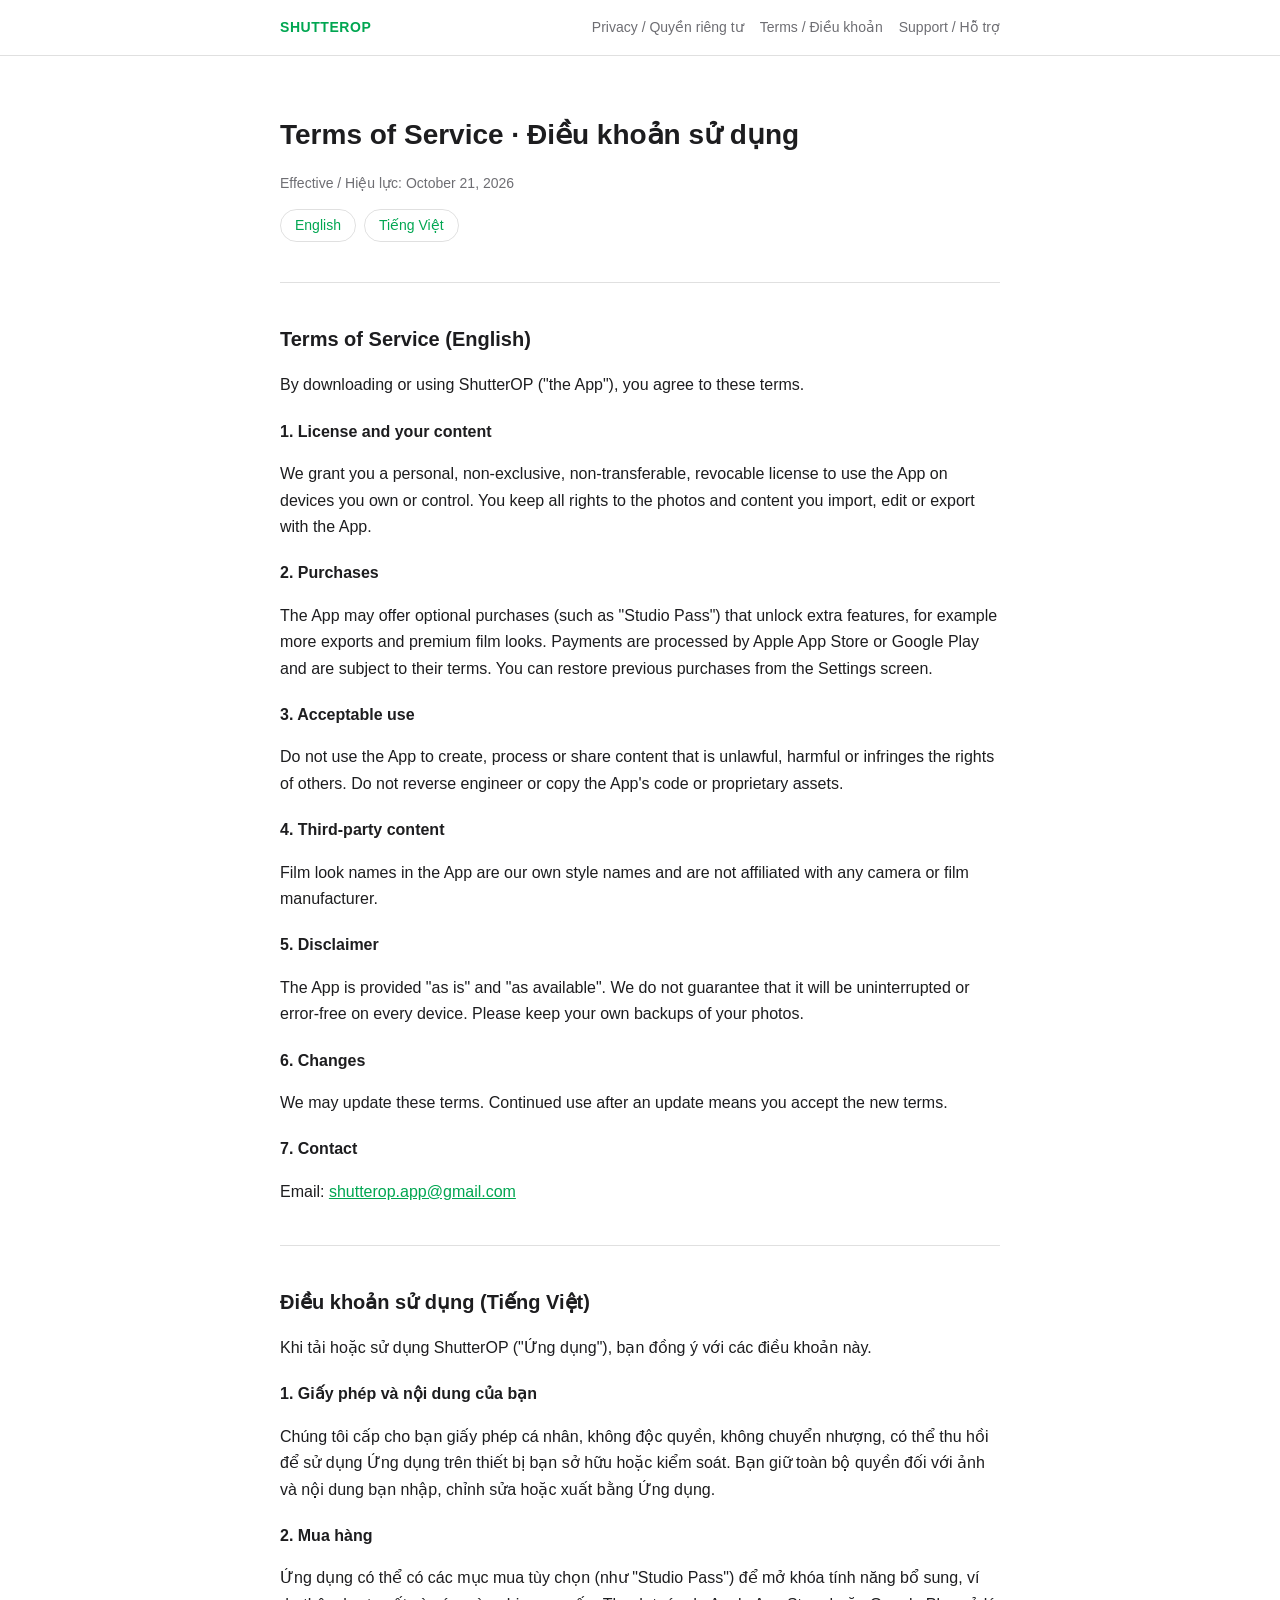
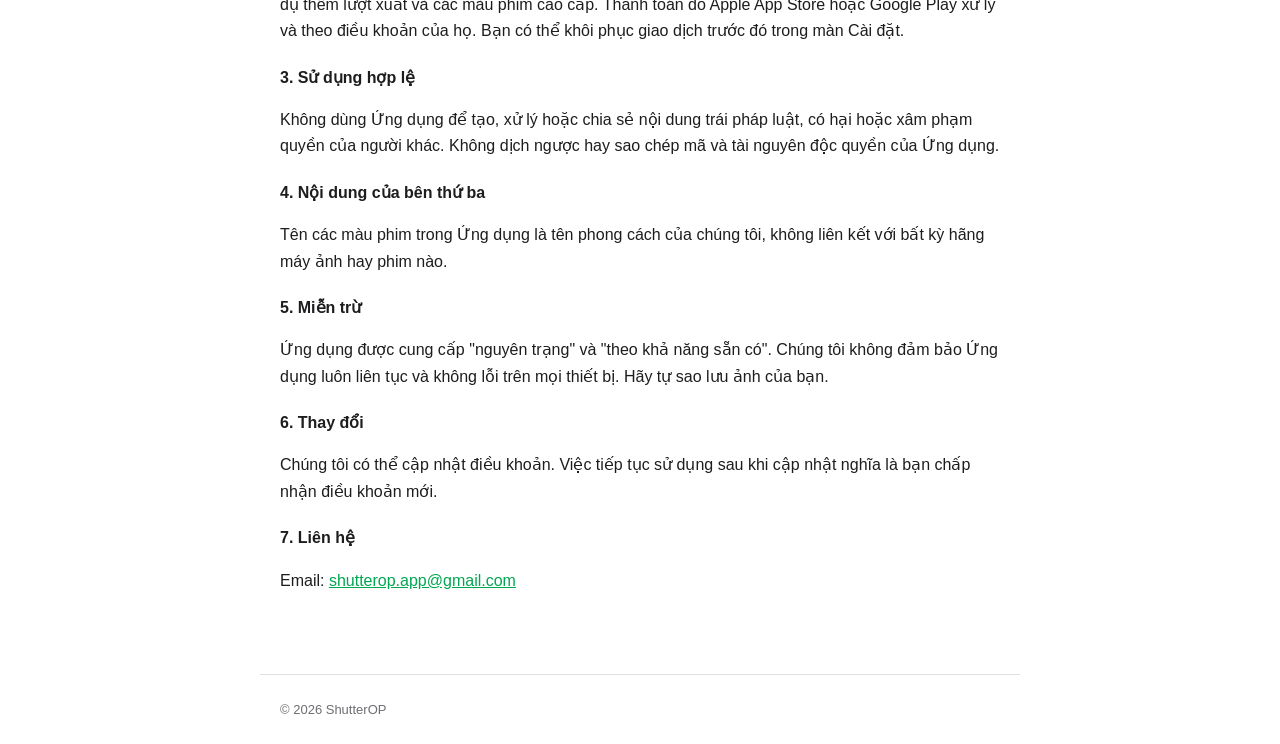
==== terms.html @ 8fe9f45d "Add files via upload" ====
<!doctype html>
<html lang="en">
<head>
  <meta charset="utf-8" />
  <meta name="viewport" content="width=device-width, initial-scale=1" />
  <title>Terms of Service / Điều khoản sử dụng — ShutterOP</title>
  <link rel="stylesheet" href="style.css" />
</head>
<body>
  <header>
    <div class="bar">
      <a class="brand" href="index.html">SHUTTEROP</a>
      <a href="privacy.html">Privacy / Quyền riêng tư</a>
      <a href="terms.html">Terms / Điều khoản</a>
      <a href="support.html">Support / Hỗ trợ</a>
    </div>
  </header>
  <main>
    <h1>Terms of Service · Điều khoản sử dụng</h1>
    <p class="muted">Effective / Hiệu lực: October 21, 2026</p>
    <div class="lang"><a href="#en">English</a><a href="#vi">Tiếng Việt</a></div>

    <section class="doc" id="en">
      <h2>Terms of Service (English)</h2>
      <p>By downloading or using ShutterOP ("the App"), you agree to these terms.</p>

      <h3>1. License and your content</h3>
      <p>We grant you a personal, non-exclusive, non-transferable, revocable license to use the App on devices you own or control. You keep all rights to the photos and content you import, edit or export with the App.</p>

      <h3>2. Purchases</h3>
      <p>The App may offer optional purchases (such as "Studio Pass") that unlock extra features, for example more exports and premium film looks. Payments are processed by Apple App Store or Google Play and are subject to their terms. You can restore previous purchases from the Settings screen.</p>

      <h3>3. Acceptable use</h3>
      <p>Do not use the App to create, process or share content that is unlawful, harmful or infringes the rights of others. Do not reverse engineer or copy the App's code or proprietary assets.</p>

      <h3>4. Third-party content</h3>
      <p>Film look names in the App are our own style names and are not affiliated with any camera or film manufacturer.</p>

      <h3>5. Disclaimer</h3>
      <p>The App is provided "as is" and "as available". We do not guarantee that it will be uninterrupted or error-free on every device. Please keep your own backups of your photos.</p>

      <h3>6. Changes</h3>
      <p>We may update these terms. Continued use after an update means you accept the new terms.</p>

      <h3>7. Contact</h3>
      <p>Email: <a href="mailto:shutterop.app@gmail.com">shutterop.app@gmail.com</a></p>
    </section>

    <section class="doc" id="vi">
      <h2>Điều khoản sử dụng (Tiếng Việt)</h2>
      <p>Khi tải hoặc sử dụng ShutterOP ("Ứng dụng"), bạn đồng ý với các điều khoản này.</p>

      <h3>1. Giấy phép và nội dung của bạn</h3>
      <p>Chúng tôi cấp cho bạn giấy phép cá nhân, không độc quyền, không chuyển nhượng, có thể thu hồi để sử dụng Ứng dụng trên thiết bị bạn sở hữu hoặc kiểm soát. Bạn giữ toàn bộ quyền đối với ảnh và nội dung bạn nhập, chỉnh sửa hoặc xuất bằng Ứng dụng.</p>

      <h3>2. Mua hàng</h3>
      <p>Ứng dụng có thể có các mục mua tùy chọn (như "Studio Pass") để mở khóa tính năng bổ sung, ví dụ thêm lượt xuất và các màu phim cao cấp. Thanh toán do Apple App Store hoặc Google Play xử lý và theo điều khoản của họ. Bạn có thể khôi phục giao dịch trước đó trong màn Cài đặt.</p>

      <h3>3. Sử dụng hợp lệ</h3>
      <p>Không dùng Ứng dụng để tạo, xử lý hoặc chia sẻ nội dung trái pháp luật, có hại hoặc xâm phạm quyền của người khác. Không dịch ngược hay sao chép mã và tài nguyên độc quyền của Ứng dụng.</p>

      <h3>4. Nội dung của bên thứ ba</h3>
      <p>Tên các màu phim trong Ứng dụng là tên phong cách của chúng tôi, không liên kết với bất kỳ hãng máy ảnh hay phim nào.</p>

      <h3>5. Miễn trừ</h3>
      <p>Ứng dụng được cung cấp "nguyên trạng" và "theo khả năng sẵn có". Chúng tôi không đảm bảo Ứng dụng luôn liên tục và không lỗi trên mọi thiết bị. Hãy tự sao lưu ảnh của bạn.</p>

      <h3>6. Thay đổi</h3>
      <p>Chúng tôi có thể cập nhật điều khoản. Việc tiếp tục sử dụng sau khi cập nhật nghĩa là bạn chấp nhận điều khoản mới.</p>

      <h3>7. Liên hệ</h3>
      <p>Email: <a href="mailto:shutterop.app@gmail.com">shutterop.app@gmail.com</a></p>
    </section>
  </main>
  <footer>&copy; 2026 ShutterOP</footer>
</body>
</html>
---- style.css ----
:root {
  --bg: #121212;
  --card: #1c1c1e;
  --text: #f2f2f2;
  --muted: #a1a1a6;
  --accent: #00a651;
  --line: rgba(255, 255, 255, 0.1);
}
@media (prefers-color-scheme: light) {
  :root {
    --bg: #ffffff;
    --card: #f5f5f7;
    --text: #1d1d1f;
    --muted: #6e6e73;
    --line: rgba(0, 0, 0, 0.12);
  }
}
* { box-sizing: border-box; }
body {
  margin: 0;
  background: var(--bg);
  color: var(--text);
  font: 16px/1.65 -apple-system, BlinkMacSystemFont, "Segoe UI", Roboto, Helvetica, Arial, sans-serif;
}
main { max-width: 760px; margin: 0 auto; padding: 24px 20px 64px; }
header { border-bottom: 1px solid var(--line); }
header .bar { max-width: 760px; margin: 0 auto; padding: 16px 20px; display: flex; gap: 16px; flex-wrap: wrap; align-items: center; }
header .brand { font-weight: 700; letter-spacing: 0.04em; color: var(--accent); margin-right: auto; text-decoration: none; }
header a { color: var(--muted); text-decoration: none; font-size: 14px; }
header a:hover { color: var(--text); }
h1 { font-size: 28px; margin: 32px 0 4px; }
h2 { font-size: 20px; margin: 32px 0 8px; }
h3 { font-size: 16px; margin: 20px 0 4px; }
p, li { color: var(--text); }
.muted { color: var(--muted); font-size: 14px; }
ul { padding-left: 20px; }
a { color: var(--accent); }
.lang { display: flex; gap: 8px; margin: 12px 0 0; }
.lang a { border: 1px solid var(--line); border-radius: 999px; padding: 4px 14px; font-size: 14px; text-decoration: none; }
section.doc { margin-top: 40px; padding-top: 8px; border-top: 1px solid var(--line); }
.card { background: var(--card); border-radius: 14px; padding: 16px 18px; margin: 16px 0; }
footer { max-width: 760px; margin: 0 auto; padding: 24px 20px; color: var(--muted); font-size: 13px; border-top: 1px solid var(--line); }
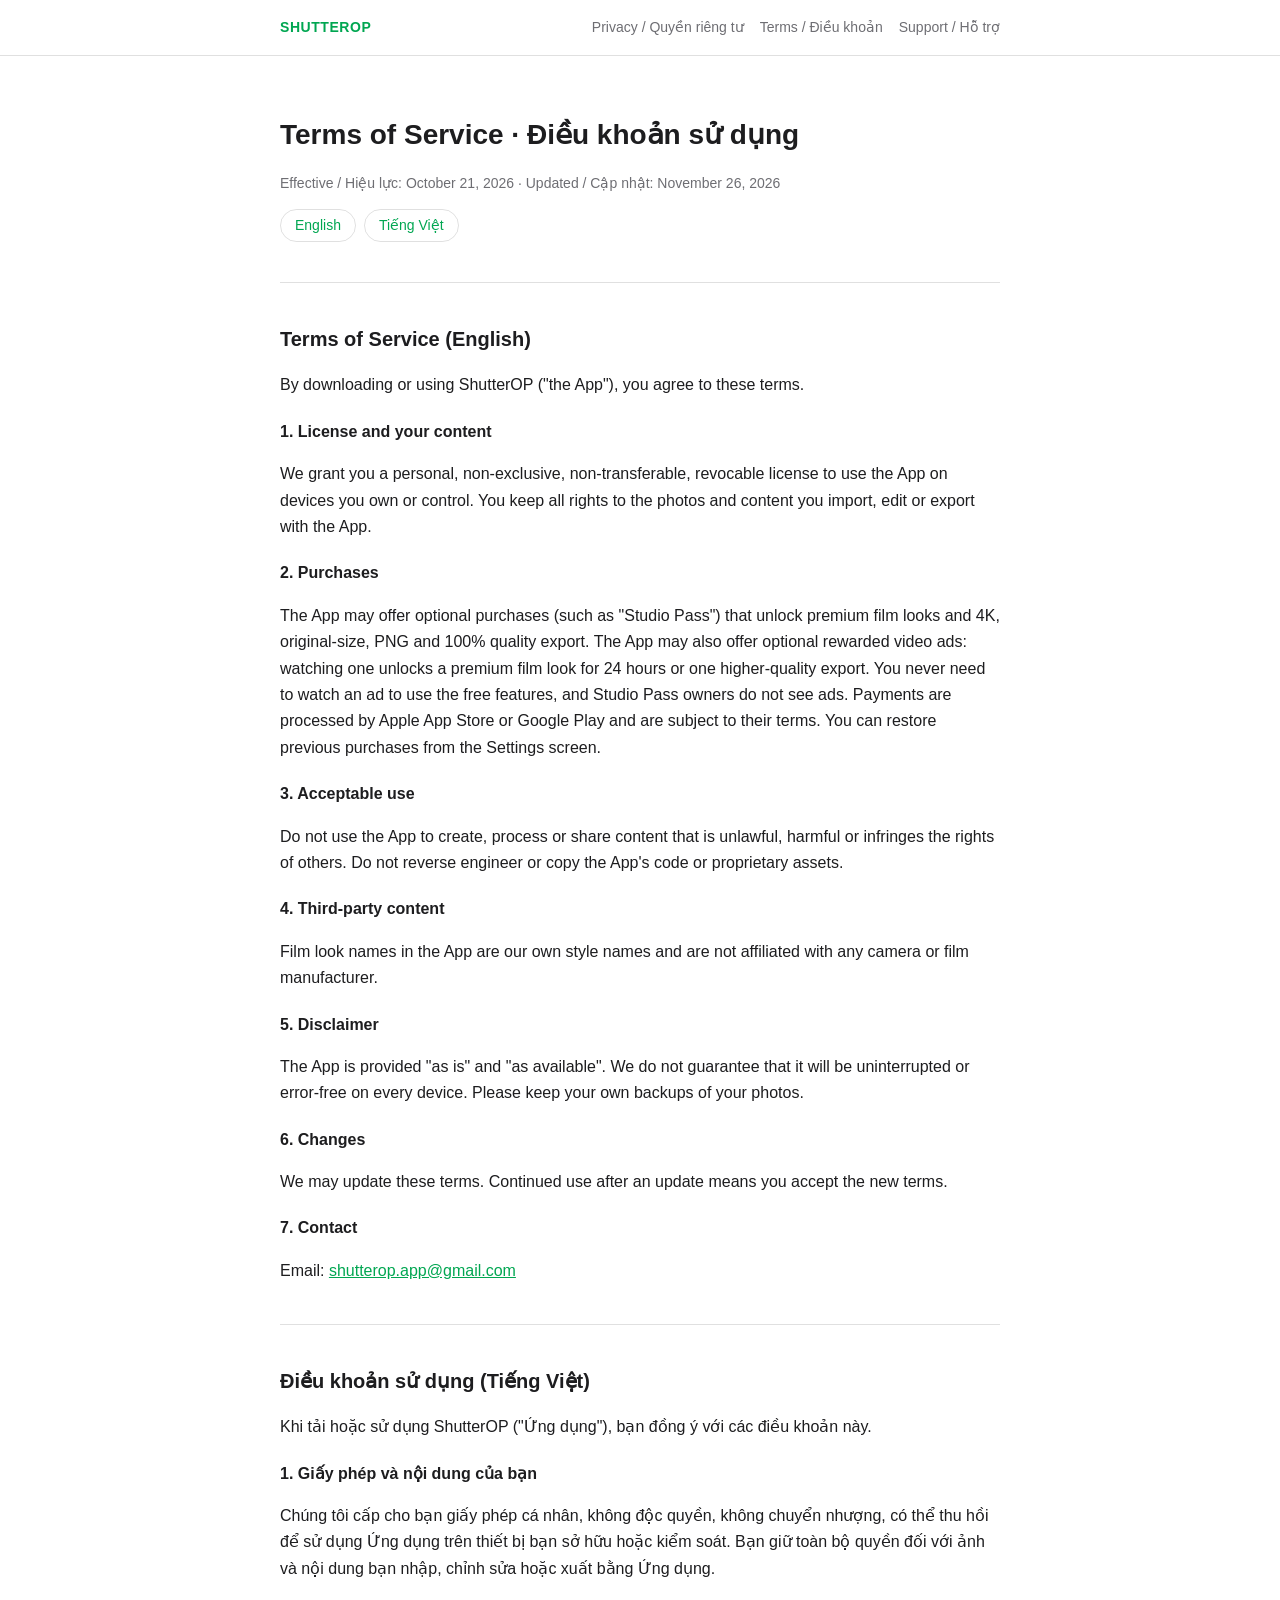
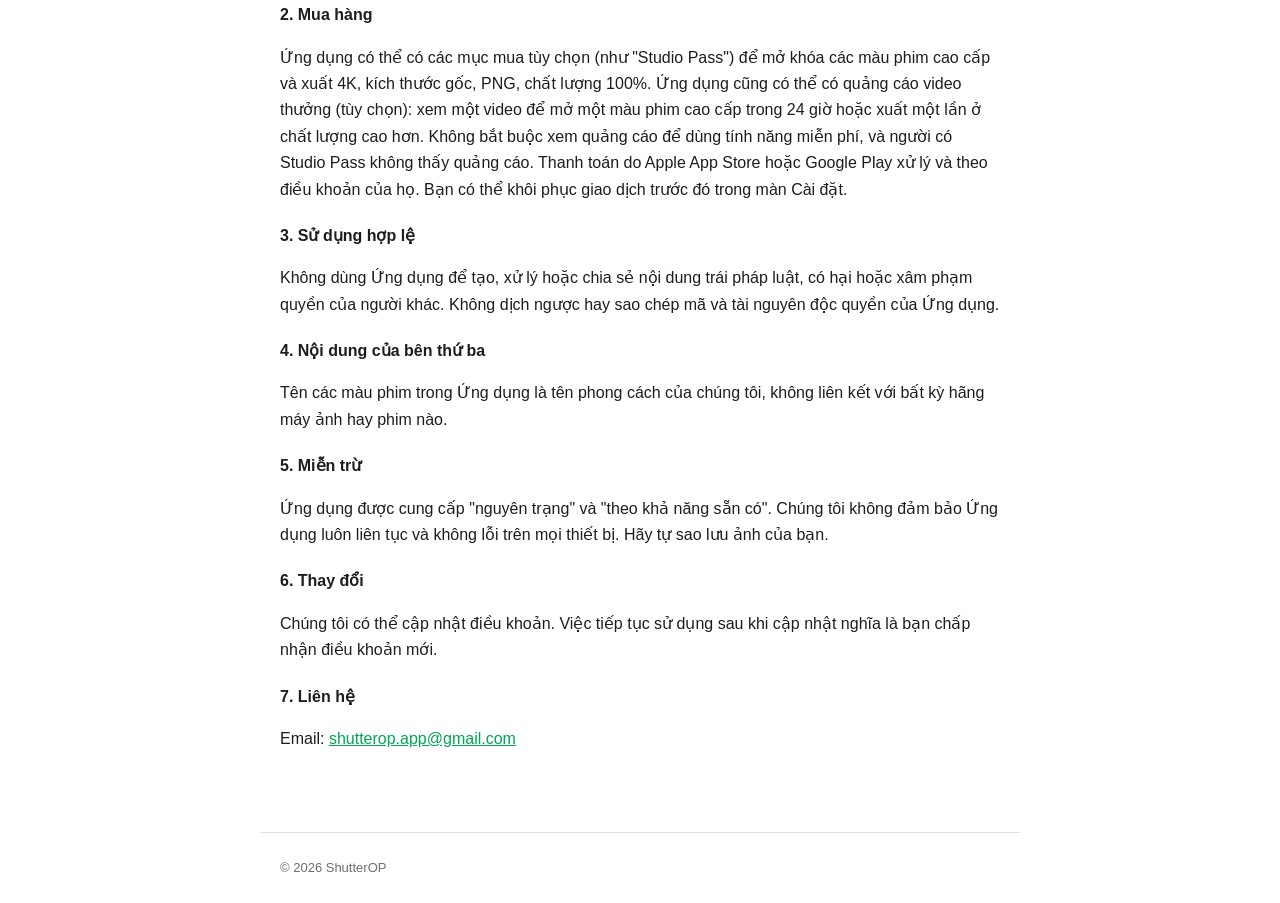
==== commit f315a7d8: "Add files via upload" ====
--- a/terms.html
+++ b/terms.html
@@ -17,7 +17,7 @@
   </header>
   <main>
     <h1>Terms of Service · Điều khoản sử dụng</h1>
-    <p class="muted">Effective / Hiệu lực: October 21, 2026</p>
+    <p class="muted">Effective / Hiệu lực: October 21, 2026 · Updated / Cập nhật: November 26, 2026</p>
     <div class="lang"><a href="#en">English</a><a href="#vi">Tiếng Việt</a></div>
 
     <section class="doc" id="en">
@@ -28,7 +28,7 @@
       <p>We grant you a personal, non-exclusive, non-transferable, revocable license to use the App on devices you own or control. You keep all rights to the photos and content you import, edit or export with the App.</p>
 
       <h3>2. Purchases</h3>
-      <p>The App may offer optional purchases (such as "Studio Pass") that unlock extra features, for example more exports and premium film looks. Payments are processed by Apple App Store or Google Play and are subject to their terms. You can restore previous purchases from the Settings screen.</p>
+      <p>The App may offer optional purchases (such as "Studio Pass") that unlock premium film looks and 4K, original-size, PNG and 100% quality export. The App may also offer optional rewarded video ads: watching one unlocks a premium film look for 24 hours or one higher-quality export. You never need to watch an ad to use the free features, and Studio Pass owners do not see ads. Payments are processed by Apple App Store or Google Play and are subject to their terms. You can restore previous purchases from the Settings screen.</p>
 
       <h3>3. Acceptable use</h3>
       <p>Do not use the App to create, process or share content that is unlawful, harmful or infringes the rights of others. Do not reverse engineer or copy the App's code or proprietary assets.</p>
@@ -54,7 +54,7 @@
       <p>Chúng tôi cấp cho bạn giấy phép cá nhân, không độc quyền, không chuyển nhượng, có thể thu hồi để sử dụng Ứng dụng trên thiết bị bạn sở hữu hoặc kiểm soát. Bạn giữ toàn bộ quyền đối với ảnh và nội dung bạn nhập, chỉnh sửa hoặc xuất bằng Ứng dụng.</p>
 
       <h3>2. Mua hàng</h3>
-      <p>Ứng dụng có thể có các mục mua tùy chọn (như "Studio Pass") để mở khóa tính năng bổ sung, ví dụ thêm lượt xuất và các màu phim cao cấp. Thanh toán do Apple App Store hoặc Google Play xử lý và theo điều khoản của họ. Bạn có thể khôi phục giao dịch trước đó trong màn Cài đặt.</p>
+      <p>Ứng dụng có thể có các mục mua tùy chọn (như "Studio Pass") để mở khóa các màu phim cao cấp và xuất 4K, kích thước gốc, PNG, chất lượng 100%. Ứng dụng cũng có thể có quảng cáo video thưởng (tùy chọn): xem một video để mở một màu phim cao cấp trong 24 giờ hoặc xuất một lần ở chất lượng cao hơn. Không bắt buộc xem quảng cáo để dùng tính năng miễn phí, và người có Studio Pass không thấy quảng cáo. Thanh toán do Apple App Store hoặc Google Play xử lý và theo điều khoản của họ. Bạn có thể khôi phục giao dịch trước đó trong màn Cài đặt.</p>
 
       <h3>3. Sử dụng hợp lệ</h3>
       <p>Không dùng Ứng dụng để tạo, xử lý hoặc chia sẻ nội dung trái pháp luật, có hại hoặc xâm phạm quyền của người khác. Không dịch ngược hay sao chép mã và tài nguyên độc quyền của Ứng dụng.</p>
